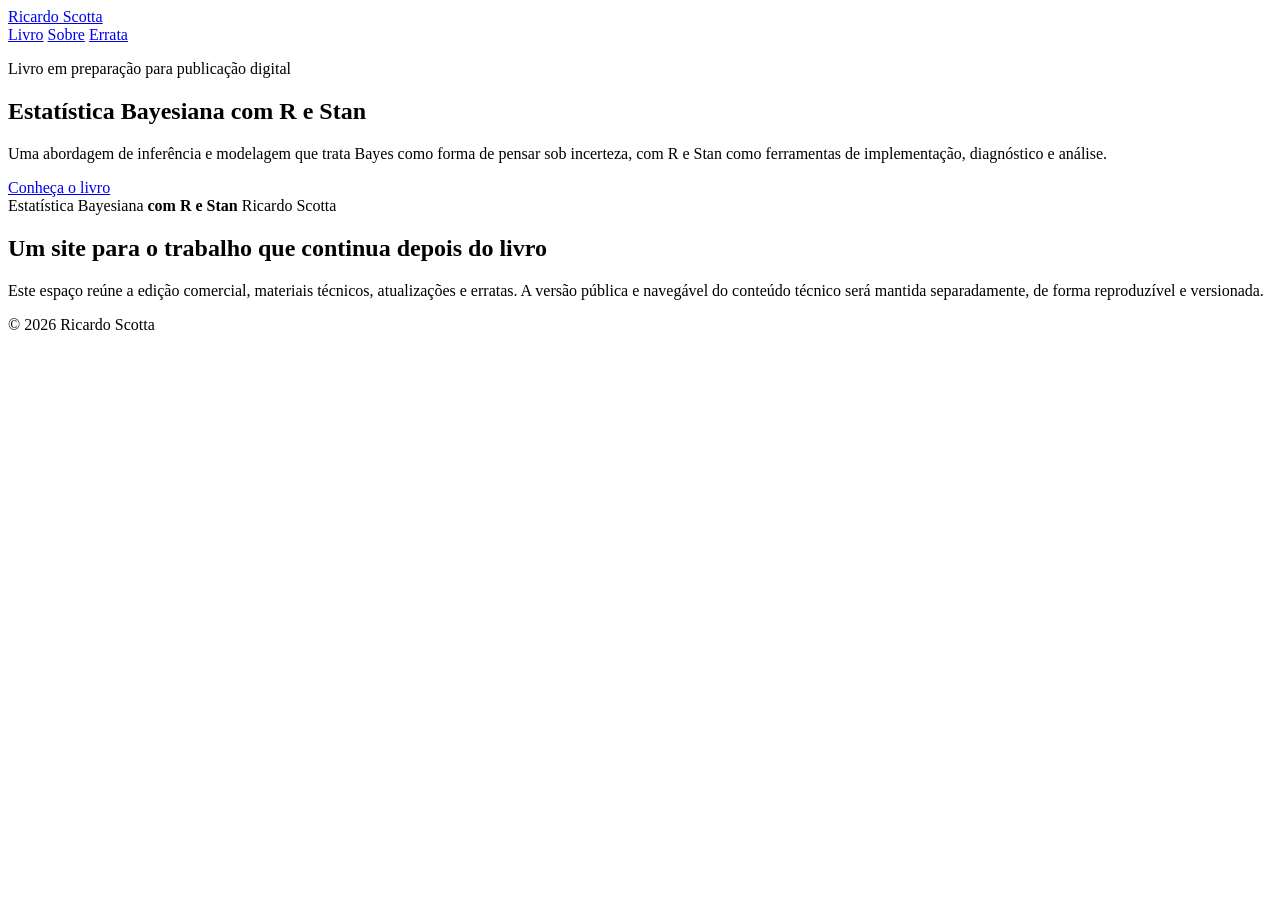
==== index.html @ b6066d4e "E05: cria página inicial do site autoral" ====
<!doctype html>
<html lang="pt-BR">
<head>
  <meta charset="utf-8">
  <meta name="viewport" content="width=device-width, initial-scale=1">
  <meta name="description" content="Site autoral de Ricardo Scotta. Estatística, modelagem, livros e materiais técnicos.">
  <title>Ricardo Scotta</title>
  <link rel="stylesheet" href="/assets/css/site.css">
</head>
<body>
  <header class="site-header">
    <div class="wrap header-inner">
      <a class="brand" href="/">Ricardo Scotta</a>
      <nav aria-label="Navegação principal">
        <a href="/livro/">Livro</a>
        <a href="/sobre/">Sobre</a>
        <a href="/errata/">Errata</a>
      </nav>
    </div>
  </header>

  <main>
    <section class="hero">
      <div class="wrap hero-grid">
        <div>
          <p class="eyebrow">Livro em preparação para publicação digital</p>
          <h1>Estatística Bayesiana com R e Stan</h1>
          <p class="lead">Uma abordagem de inferência e modelagem que trata Bayes como forma de pensar sob incerteza, com R e Stan como ferramentas de implementação, diagnóstico e análise.</p>
          <div class="actions">
            <a class="button" href="/livro/">Conheça o livro</a>
          </div>
        </div>
        <aside class="book-card" aria-label="Informações do livro">
          <span class="book-label">Estatística Bayesiana</span>
          <strong>com R e Stan</strong>
          <span>Ricardo Scotta</span>
        </aside>
      </div>
    </section>

    <section class="section">
      <div class="wrap narrow">
        <h2>Um site para o trabalho que continua depois do livro</h2>
        <p>Este espaço reúne a edição comercial, materiais técnicos, atualizações e erratas. A versão pública e navegável do conteúdo técnico será mantida separadamente, de forma reproduzível e versionada.</p>
      </div>
    </section>
  </main>

  <footer class="site-footer">
    <div class="wrap">
      <span>© 2026 Ricardo Scotta</span>
    </div>
  </footer>
</body>
</html>
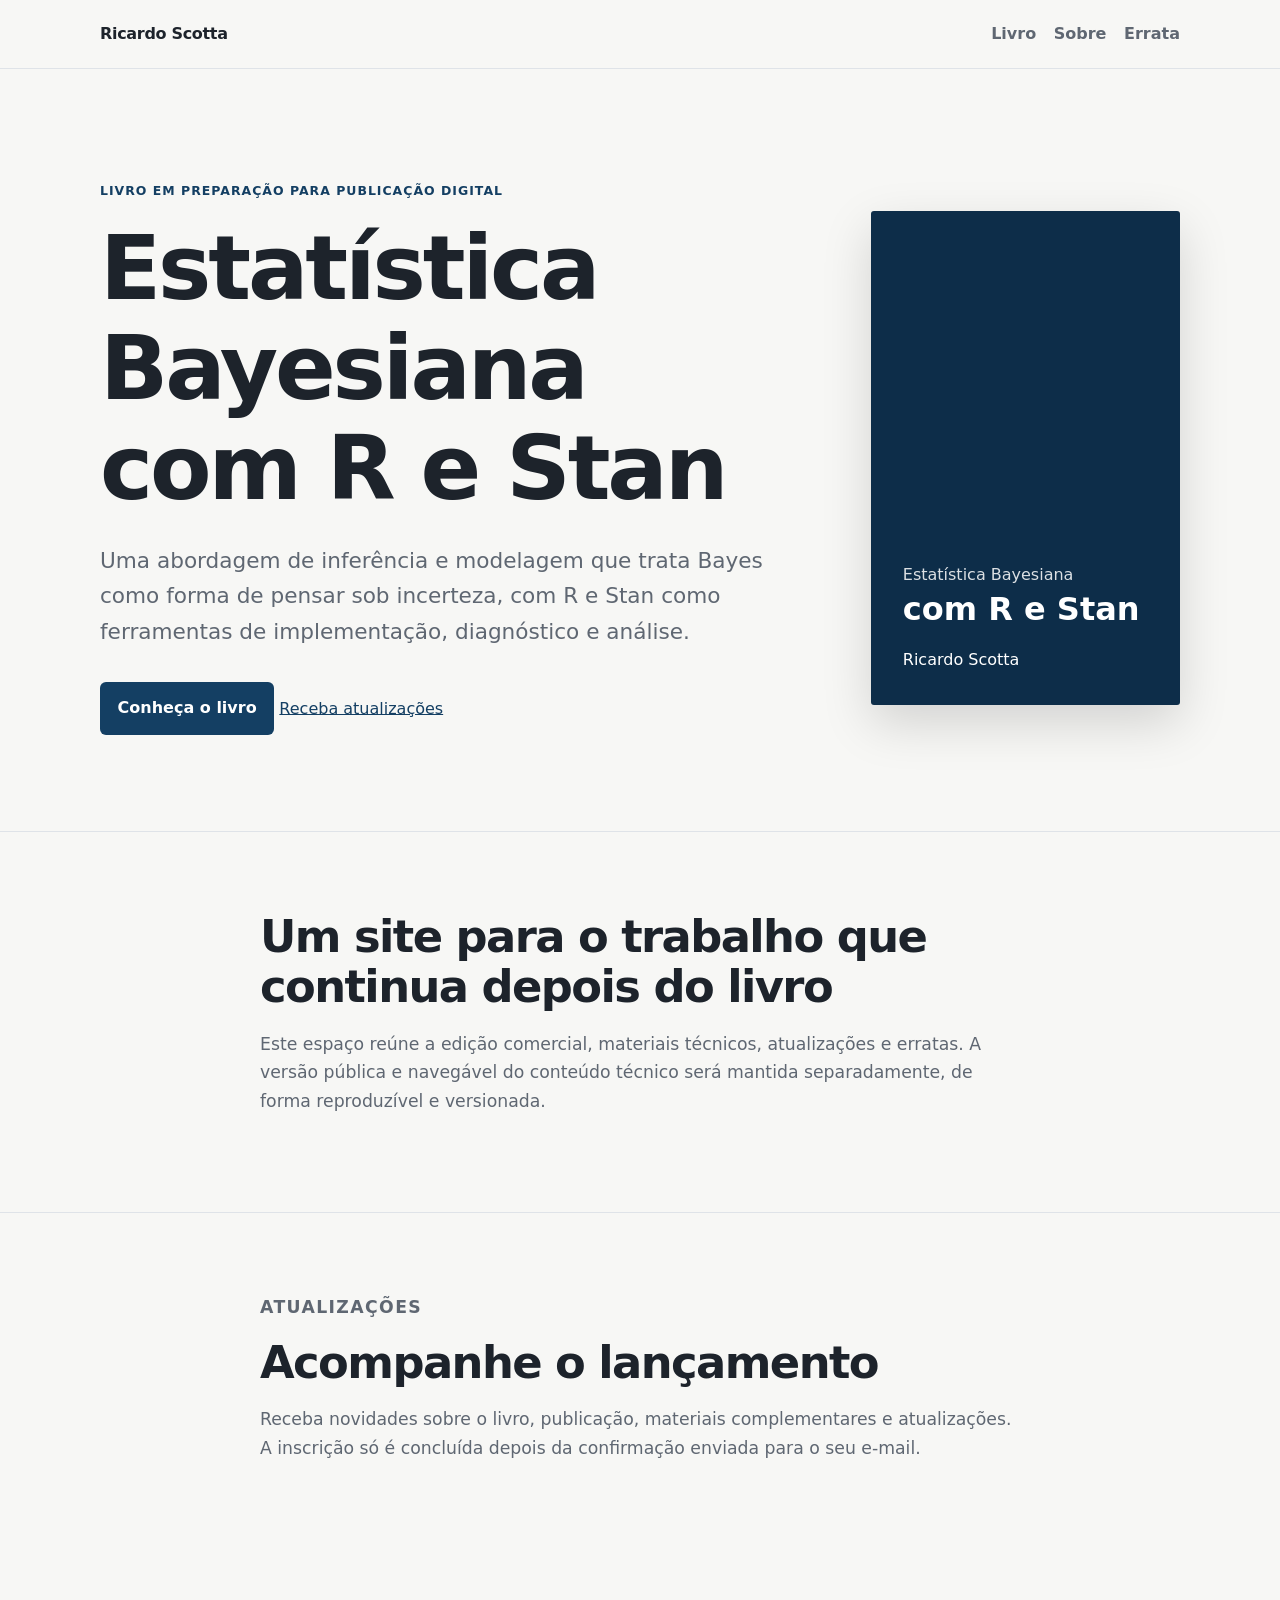
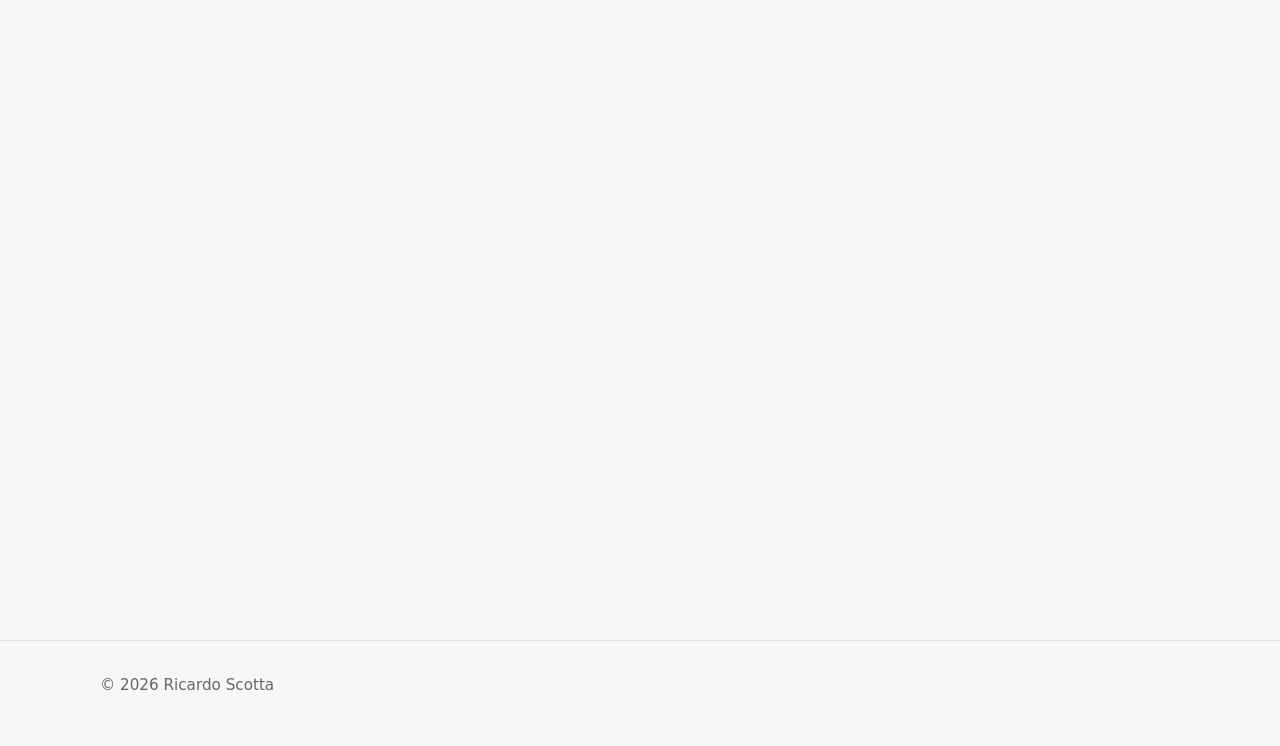
==== commit b7e65cbf: "E05: integrar formulário Brevo na página inicial" ====
--- a/index.html
+++ b/index.html
@@ -28,6 +28,7 @@
           <p class="lead">Uma abordagem de inferência e modelagem que trata Bayes como forma de pensar sob incerteza, com R e Stan como ferramentas de implementação, diagnóstico e análise.</p>
           <div class="actions">
             <a class="button" href="/livro/">Conheça o livro</a>
+            <a class="text-link" href="#atualizacoes">Receba atualizações</a>
           </div>
         </div>
         <aside class="book-card" aria-label="Informações do livro">
@@ -44,6 +45,26 @@
         <p>Este espaço reúne a edição comercial, materiais técnicos, atualizações e erratas. A versão pública e navegável do conteúdo técnico será mantida separadamente, de forma reproduzível e versionada.</p>
       </div>
     </section>
+
+    <section class="section" id="atualizacoes">
+      <div class="wrap narrow">
+        <p class="eyebrow">Atualizações</p>
+        <h2>Acompanhe o lançamento</h2>
+        <p>Receba novidades sobre o livro, publicação, materiais complementares e atualizações. A inscrição só é concluída depois da confirmação enviada para o seu e-mail.</p>
+        <div class="form-shell">
+          <iframe
+            title="Formulário de inscrição — Estatística Bayesiana com R e Stan"
+            width="100%"
+            height="680"
+            src="https://8d1fc7f5.sibforms.com/v2/serve/[base64]"
+            frameborder="0"
+            scrolling="auto"
+            loading="lazy"
+            style="display:block;margin:0 auto;max-width:100%;"
+          ></iframe>
+        </div>
+      </div>
+    </section>
   </main>
 
   <footer class="site-footer">
--- a/assets/css/site.css
+++ b/assets/css/site.css
@@ -0,0 +1,110 @@
+:root {
+  --bg: #f7f7f5;
+  --surface: #ffffff;
+  --text: #1d232b;
+  --muted: #5f6772;
+  --line: #dfe3e8;
+  --accent: #143f63;
+  --accent-dark: #0d2d49;
+  --max: 1080px;
+}
+
+* { box-sizing: border-box; }
+html { scroll-behavior: smooth; }
+body {
+  margin: 0;
+  background: var(--bg);
+  color: var(--text);
+  font-family: Inter, ui-sans-serif, system-ui, -apple-system, BlinkMacSystemFont, "Segoe UI", sans-serif;
+  line-height: 1.65;
+}
+
+a { color: var(--accent); }
+.wrap { width: min(calc(100% - 2rem), var(--max)); margin: 0 auto; }
+.narrow { max-width: 760px; }
+
+.site-header {
+  position: sticky;
+  top: 0;
+  z-index: 10;
+  background: rgba(247,247,245,.96);
+  border-bottom: 1px solid var(--line);
+}
+.header-inner {
+  min-height: 68px;
+  display: flex;
+  align-items: center;
+  justify-content: space-between;
+  gap: 1.5rem;
+}
+.brand { color: var(--text); text-decoration: none; font-weight: 750; letter-spacing: -.02em; }
+nav { display: flex; gap: 1.1rem; flex-wrap: wrap; }
+nav a { color: var(--muted); text-decoration: none; font-weight: 600; }
+nav a:hover, nav a:focus { color: var(--accent); }
+
+.hero { padding: 7rem 0 6rem; }
+.hero-grid {
+  display: grid;
+  grid-template-columns: minmax(0, 1.6fr) minmax(250px, .7fr);
+  gap: 4rem;
+  align-items: center;
+}
+.eyebrow {
+  margin: 0 0 1rem;
+  color: var(--accent);
+  font-weight: 750;
+  text-transform: uppercase;
+  letter-spacing: .08em;
+  font-size: .78rem;
+}
+h1, h2 { line-height: 1.12; letter-spacing: -.035em; }
+h1 { font-size: clamp(2.7rem, 7vw, 5.7rem); margin: 0 0 1.5rem; max-width: 850px; }
+h2 { font-size: clamp(1.8rem, 4vw, 2.8rem); margin: 0 0 1rem; }
+.lead { font-size: clamp(1.12rem, 2vw, 1.35rem); color: var(--muted); max-width: 760px; }
+.actions { margin-top: 2rem; }
+.button {
+  display: inline-block;
+  padding: .85rem 1.1rem;
+  background: var(--accent);
+  color: #fff;
+  text-decoration: none;
+  border-radius: 6px;
+  font-weight: 700;
+}
+.button:hover, .button:focus { background: var(--accent-dark); }
+
+.book-card {
+  aspect-ratio: 5 / 8;
+  background: var(--accent-dark);
+  color: #fff;
+  border-radius: 3px;
+  padding: 2rem;
+  display: flex;
+  flex-direction: column;
+  justify-content: flex-end;
+  box-shadow: 0 18px 50px rgba(0,0,0,.15);
+}
+.book-card strong { font-size: 2rem; line-height: 1.05; margin: .25rem 0 1.3rem; }
+.book-label { font-size: 1rem; opacity: .85; }
+
+.section { padding: 5rem 0; border-top: 1px solid var(--line); }
+.section p { font-size: 1.08rem; color: var(--muted); }
+.page { padding: 5rem 0 6rem; }
+.page h1 { font-size: clamp(2.5rem, 6vw, 4.7rem); }
+.meta { color: var(--muted); }
+.status-box {
+  margin: 2rem 0;
+  padding: 1.25rem 1.4rem;
+  background: var(--surface);
+  border: 1px solid var(--line);
+  border-left: 4px solid var(--accent);
+}
+
+.site-footer { border-top: 1px solid var(--line); padding: 2rem 0 3rem; color: var(--muted); font-size: .95rem; }
+
+@media (max-width: 760px) {
+  .header-inner { align-items: flex-start; padding: .9rem 0; flex-direction: column; gap: .5rem; }
+  .hero { padding: 4rem 0; }
+  .hero-grid { grid-template-columns: 1fr; gap: 2.5rem; }
+  .book-card { max-width: 320px; }
+}
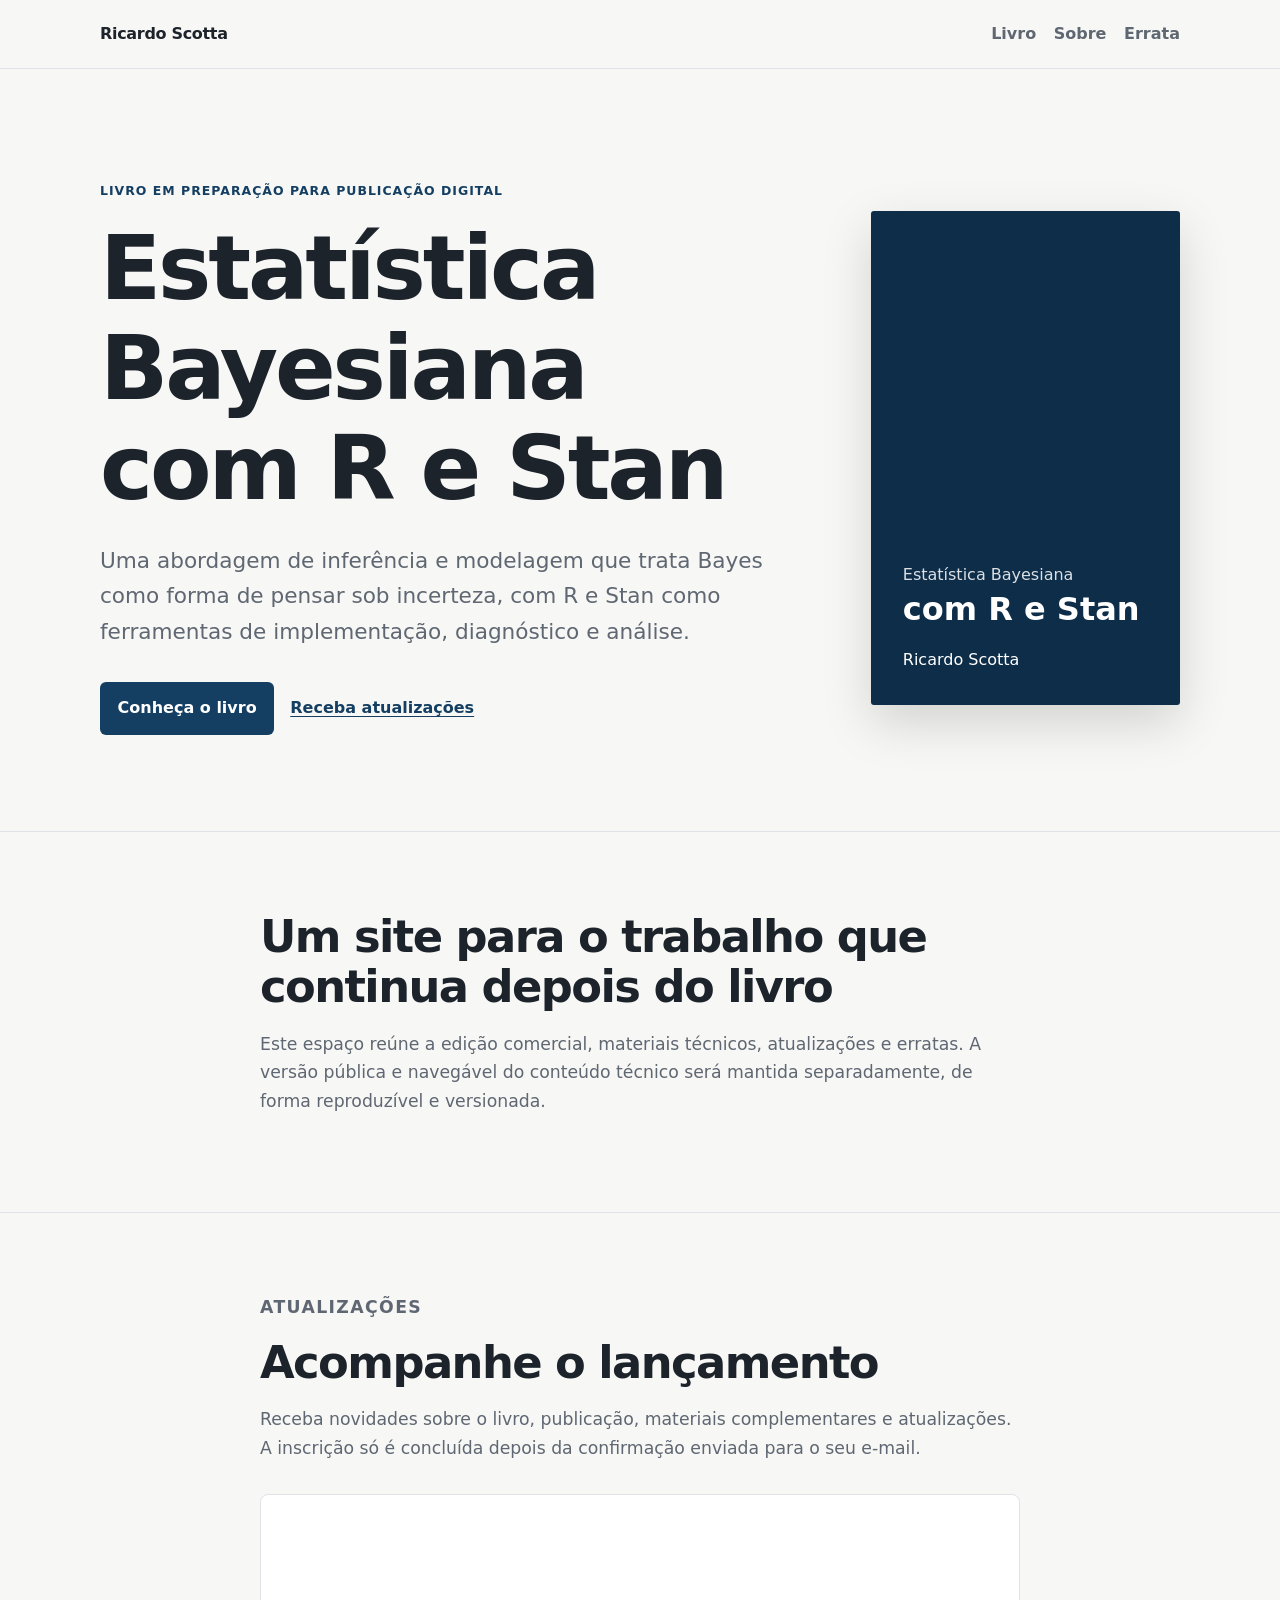
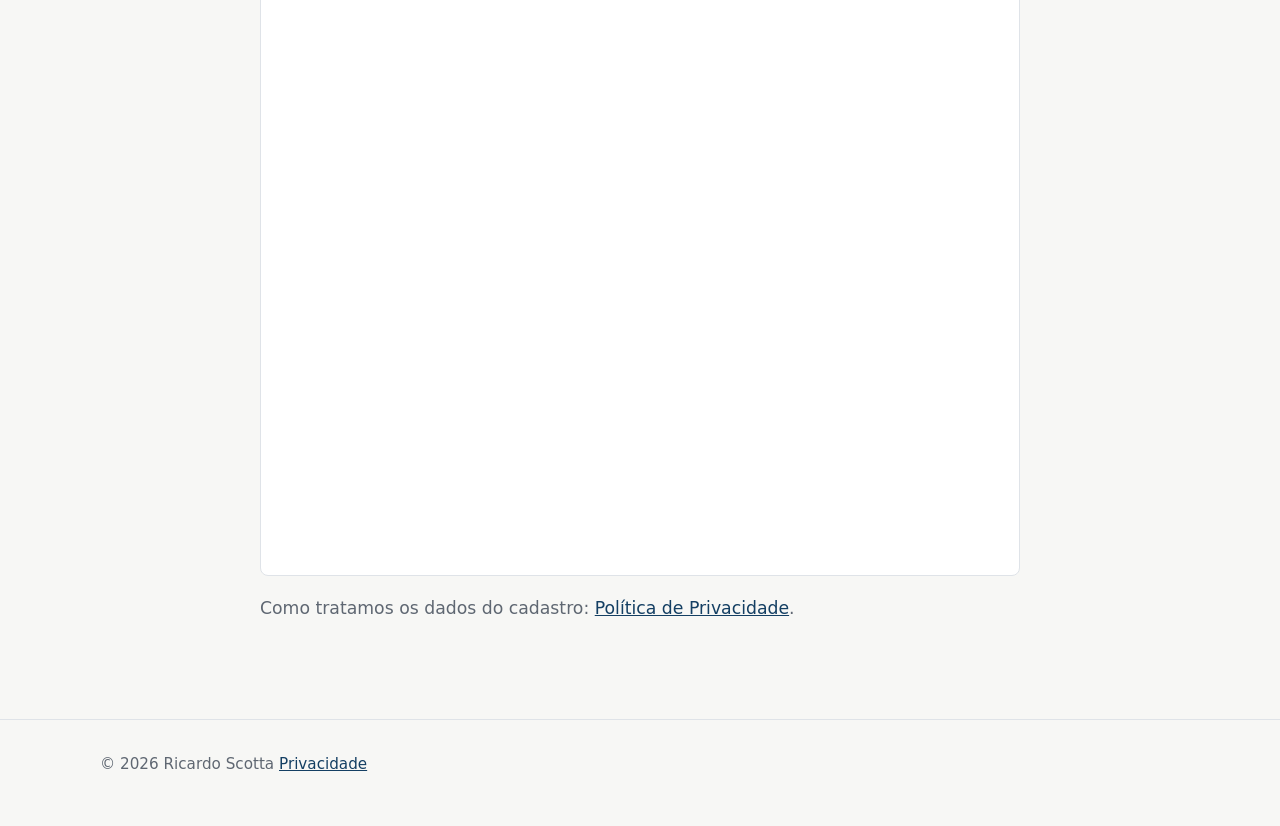
==== commit 976a6e7d: "E05: vincular política de privacidade ao formulário" ====
--- a/index.html
+++ b/index.html
@@ -63,13 +63,15 @@
             style="display:block;margin:0 auto;max-width:100%;"
           ></iframe>
         </div>
+        <p class="privacy-note">Como tratamos os dados do cadastro: <a href="/privacidade/">Política de Privacidade</a>.</p>
       </div>
     </section>
   </main>
 
   <footer class="site-footer">
-    <div class="wrap">
+    <div class="wrap footer-inner">
       <span>© 2026 Ricardo Scotta</span>
+      <a href="/privacidade/">Privacidade</a>
     </div>
   </footer>
 </body>
--- a/assets/css/site.css
+++ b/assets/css/site.css
@@ -61,7 +61,7 @@
 h1 { font-size: clamp(2.7rem, 7vw, 5.7rem); margin: 0 0 1.5rem; max-width: 850px; }
 h2 { font-size: clamp(1.8rem, 4vw, 2.8rem); margin: 0 0 1rem; }
 .lead { font-size: clamp(1.12rem, 2vw, 1.35rem); color: var(--muted); max-width: 760px; }
-.actions { margin-top: 2rem; }
+.actions { margin-top: 2rem; display: flex; gap: 1rem; align-items: center; flex-wrap: wrap; }
 .button {
   display: inline-block;
   padding: .85rem 1.1rem;
@@ -72,6 +72,7 @@
   font-weight: 700;
 }
 .button:hover, .button:focus { background: var(--accent-dark); }
+.text-link { font-weight: 700; text-decoration-thickness: 1px; text-underline-offset: .2em; }
 
 .book-card {
   aspect-ratio: 5 / 8;
@@ -99,6 +100,14 @@
   border: 1px solid var(--line);
   border-left: 4px solid var(--accent);
 }
+.form-shell {
+  margin-top: 2rem;
+  background: var(--surface);
+  border: 1px solid var(--line);
+  border-radius: 8px;
+  overflow: hidden;
+}
+.form-shell iframe { width: 100%; border: 0; }
 
 .site-footer { border-top: 1px solid var(--line); padding: 2rem 0 3rem; color: var(--muted); font-size: .95rem; }
 
@@ -107,4 +116,5 @@
   .hero { padding: 4rem 0; }
   .hero-grid { grid-template-columns: 1fr; gap: 2.5rem; }
   .book-card { max-width: 320px; }
+  .form-shell { margin-left: -0.5rem; margin-right: -0.5rem; }
 }
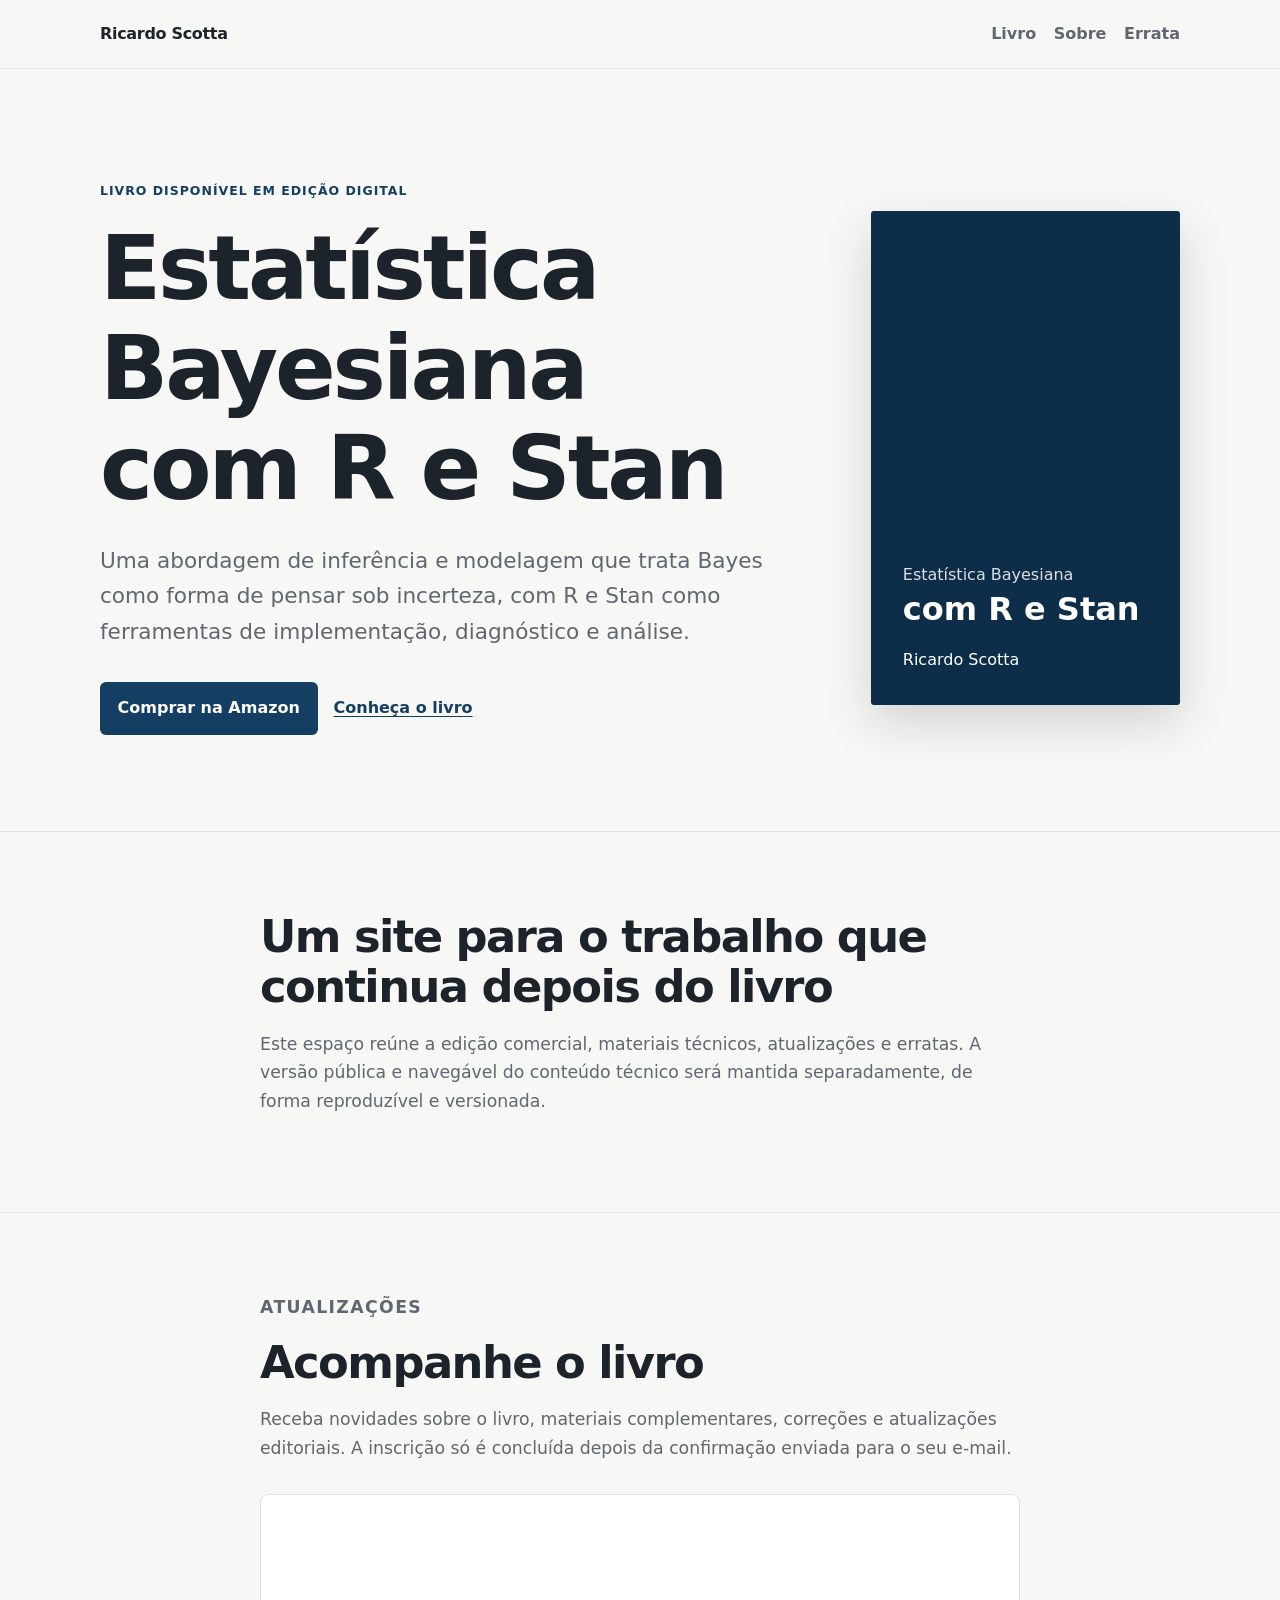
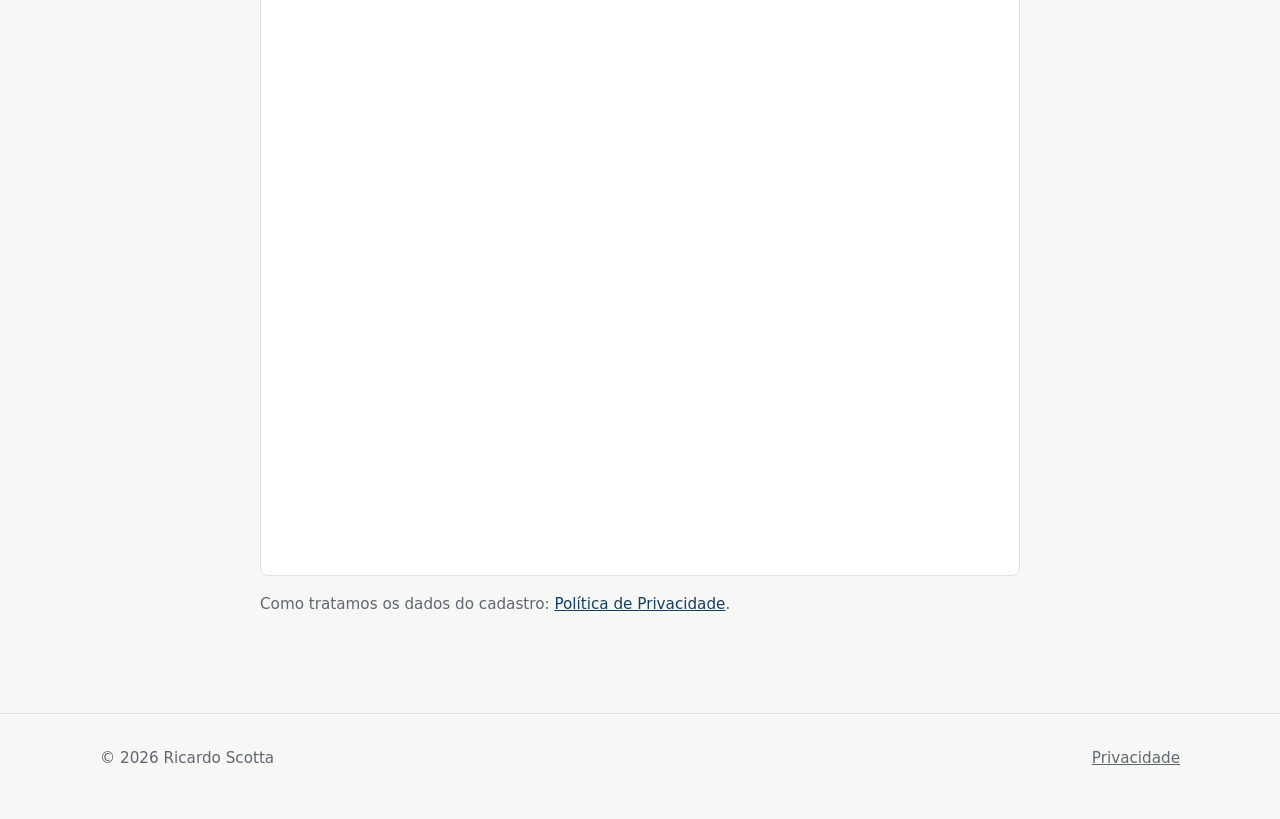
==== commit e87f8eb3: "E10: atualizar homepage para livro publicado" ====
--- a/index.html
+++ b/index.html
@@ -23,12 +23,12 @@
     <section class="hero">
       <div class="wrap hero-grid">
         <div>
-          <p class="eyebrow">Livro em preparação para publicação digital</p>
+          <p class="eyebrow">Livro disponível em edição digital</p>
           <h1>Estatística Bayesiana com R e Stan</h1>
           <p class="lead">Uma abordagem de inferência e modelagem que trata Bayes como forma de pensar sob incerteza, com R e Stan como ferramentas de implementação, diagnóstico e análise.</p>
           <div class="actions">
-            <a class="button" href="/livro/">Conheça o livro</a>
-            <a class="text-link" href="#atualizacoes">Receba atualizações</a>
+            <a class="button" href="https://www.amazon.com.br/dp/B0HJFDFP6W">Comprar na Amazon</a>
+            <a class="text-link" href="/livro/">Conheça o livro</a>
           </div>
         </div>
         <aside class="book-card" aria-label="Informações do livro">
@@ -49,8 +49,8 @@
     <section class="section" id="atualizacoes">
       <div class="wrap narrow">
         <p class="eyebrow">Atualizações</p>
-        <h2>Acompanhe o lançamento</h2>
-        <p>Receba novidades sobre o livro, publicação, materiais complementares e atualizações. A inscrição só é concluída depois da confirmação enviada para o seu e-mail.</p>
+        <h2>Acompanhe o livro</h2>
+        <p>Receba novidades sobre o livro, materiais complementares, correções e atualizações editoriais. A inscrição só é concluída depois da confirmação enviada para o seu e-mail.</p>
         <div class="form-shell">
           <iframe
             title="Formulário de inscrição — Estatística Bayesiana com R e Stan"
--- a/assets/css/site.css
+++ b/assets/css/site.css
@@ -108,8 +108,15 @@
   overflow: hidden;
 }
 .form-shell iframe { width: 100%; border: 0; }
+.privacy-note { margin-top: 1rem; font-size: .95rem !important; }
+
+.legal-copy h2 { margin-top: 2.6rem; font-size: clamp(1.45rem, 3vw, 2rem); }
+.legal-copy p { color: var(--text); }
 
 .site-footer { border-top: 1px solid var(--line); padding: 2rem 0 3rem; color: var(--muted); font-size: .95rem; }
+.footer-inner { display: flex; align-items: center; justify-content: space-between; gap: 1rem; flex-wrap: wrap; }
+.site-footer a { color: var(--muted); }
+.site-footer a:hover, .site-footer a:focus { color: var(--accent); }
 
 @media (max-width: 760px) {
   .header-inner { align-items: flex-start; padding: .9rem 0; flex-direction: column; gap: .5rem; }
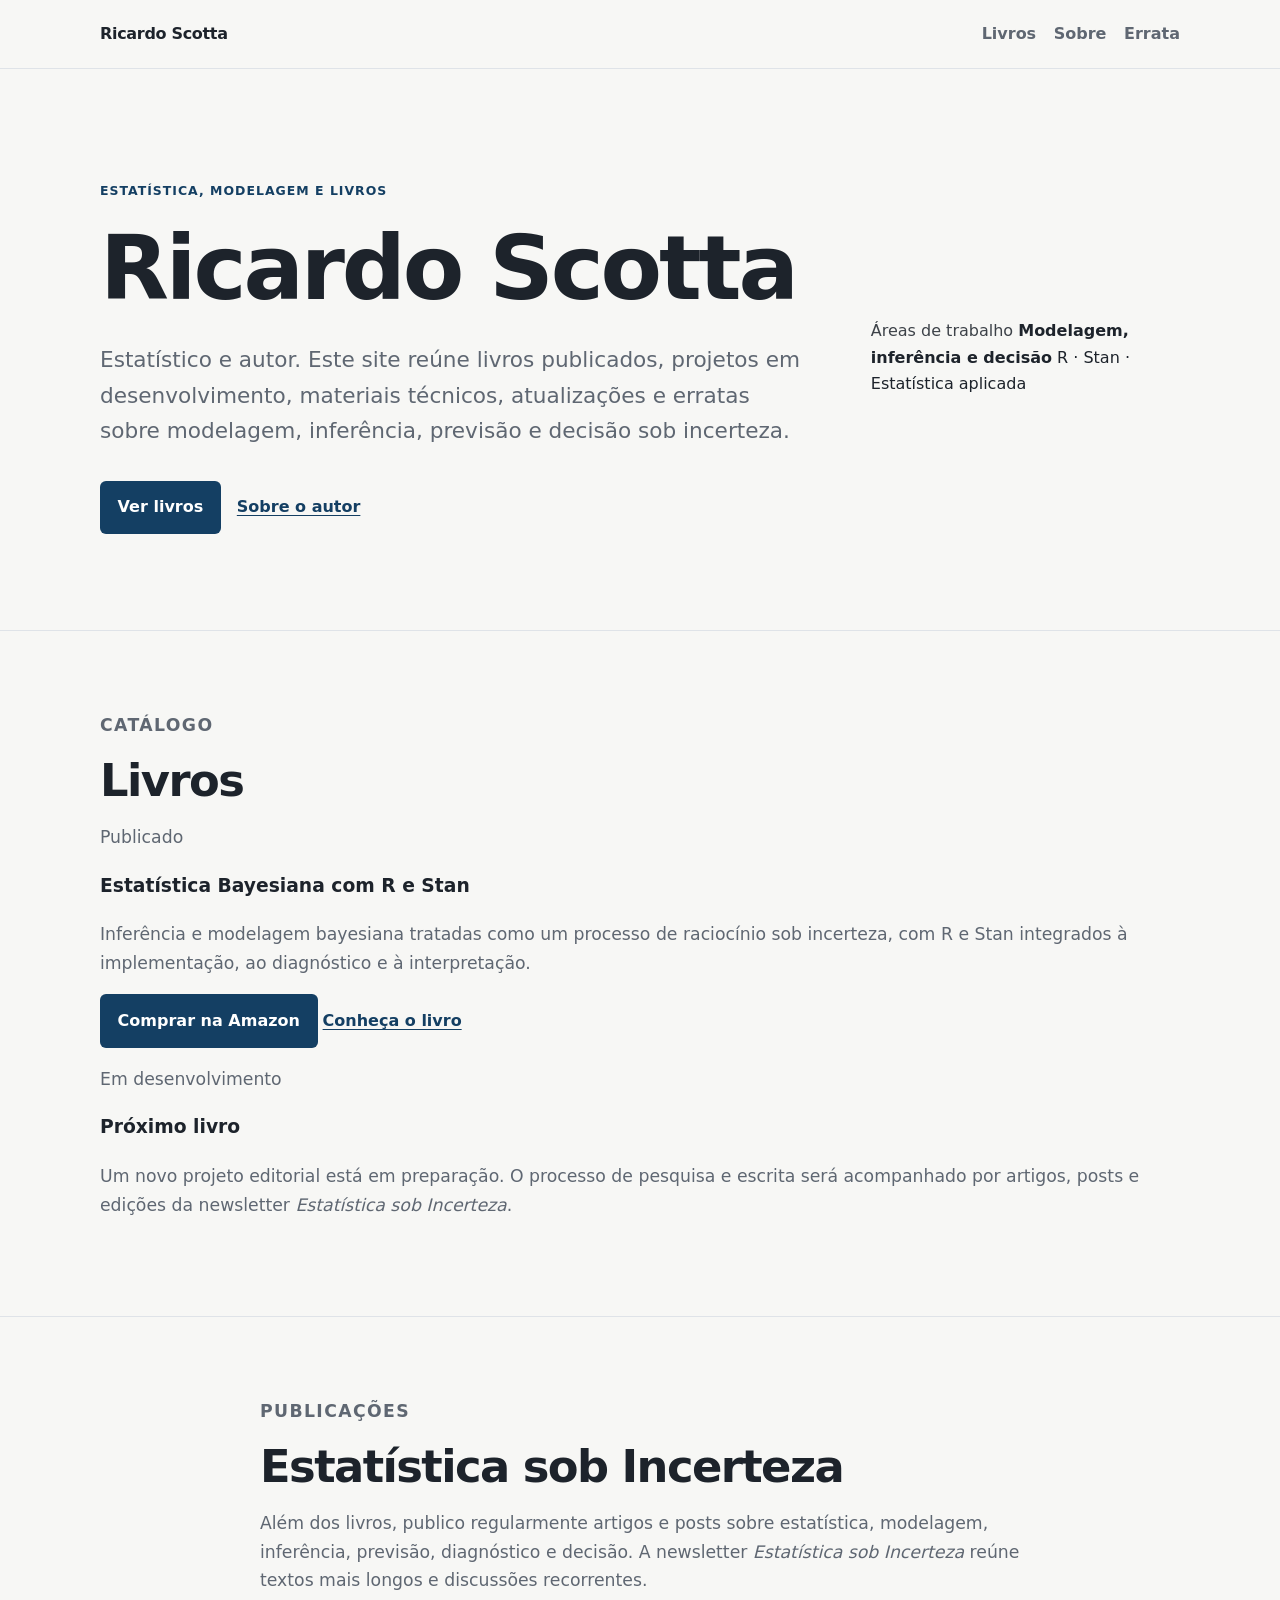
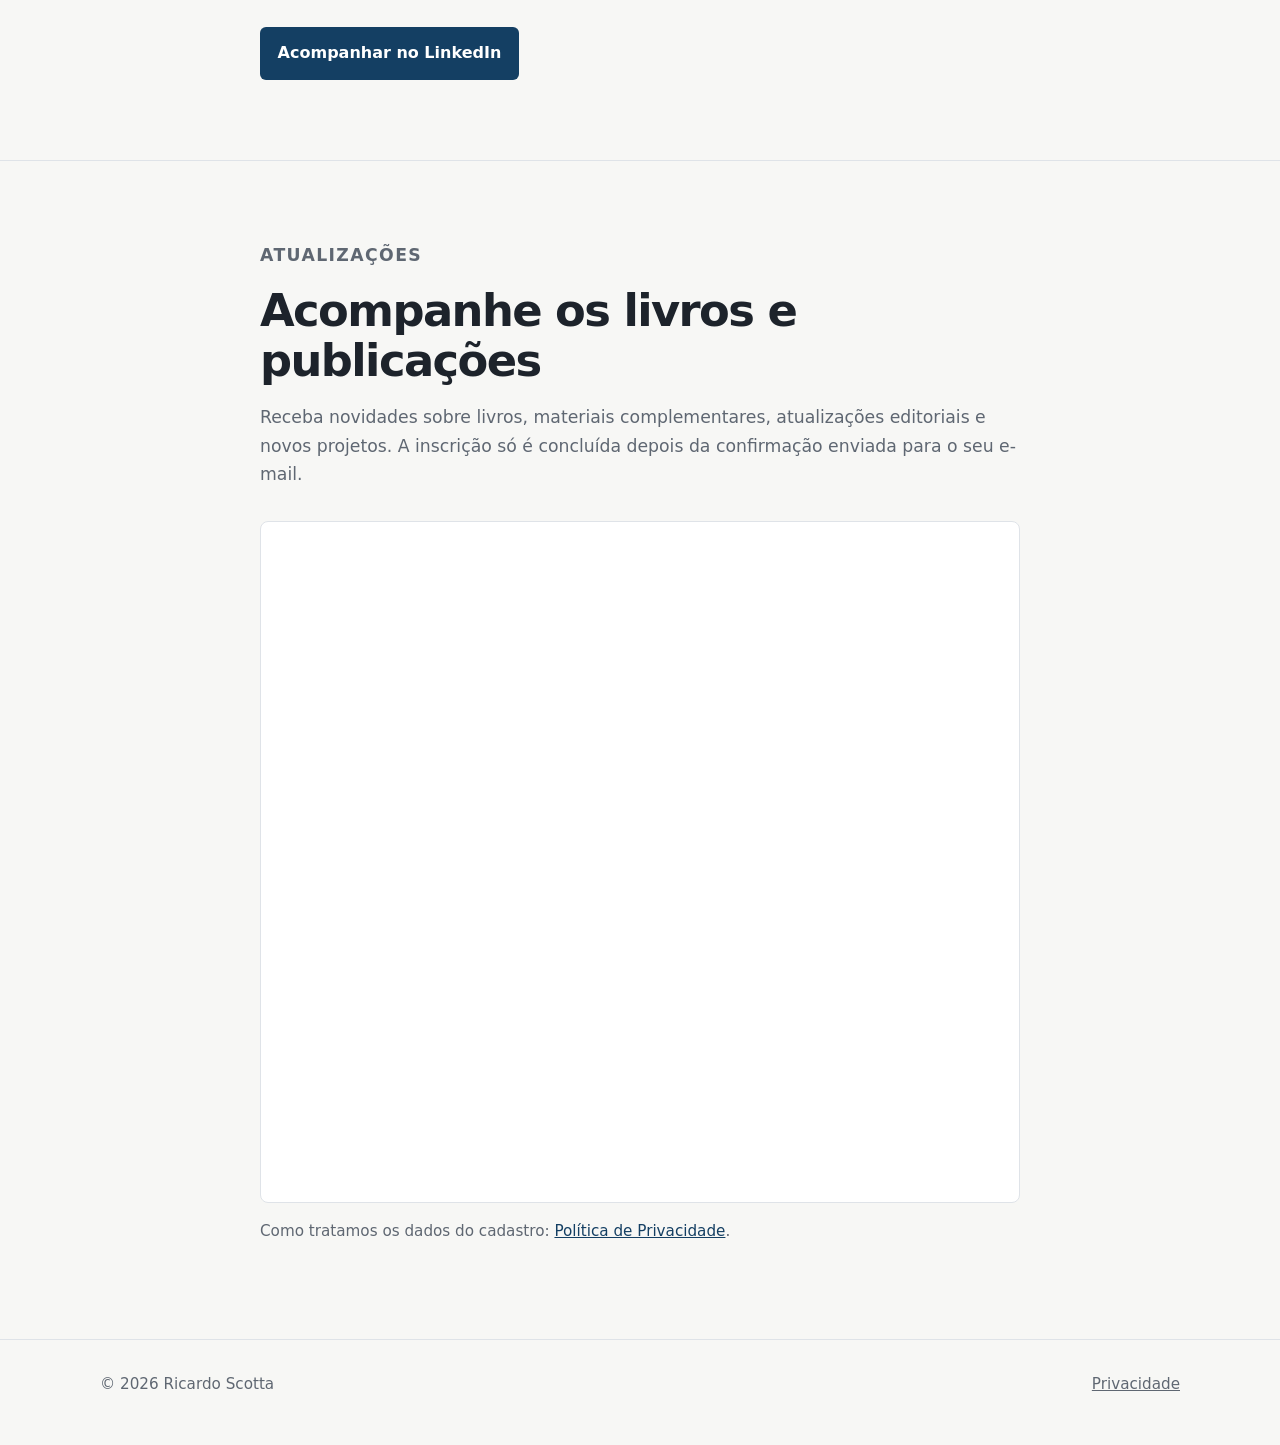
==== commit 2ee3fb5b: "E11: evolui site para portfólio autoral" ====
--- a/index.html
+++ b/index.html
@@ -3,8 +3,8 @@
 <head>
   <meta charset="utf-8">
   <meta name="viewport" content="width=device-width, initial-scale=1">
-  <meta name="description" content="Site autoral de Ricardo Scotta. Estatística, modelagem, livros e materiais técnicos.">
-  <title>Ricardo Scotta</title>
+  <meta name="description" content="Site autoral de Ricardo Scotta. Livros, estatística, modelagem, inferência, previsão e materiais técnicos.">
+  <title>Ricardo Scotta — Livros, estatística e modelagem</title>
   <link rel="stylesheet" href="/assets/css/site.css">
 </head>
 <body>
@@ -12,7 +12,7 @@
     <div class="wrap header-inner">
       <a class="brand" href="/">Ricardo Scotta</a>
       <nav aria-label="Navegação principal">
-        <a href="/livro/">Livro</a>
+        <a href="/livros/">Livros</a>
         <a href="/sobre/">Sobre</a>
         <a href="/errata/">Errata</a>
       </nav>
@@ -23,37 +23,65 @@
     <section class="hero">
       <div class="wrap hero-grid">
         <div>
-          <p class="eyebrow">Livro disponível em edição digital</p>
-          <h1>Estatística Bayesiana com R e Stan</h1>
-          <p class="lead">Uma abordagem de inferência e modelagem que trata Bayes como forma de pensar sob incerteza, com R e Stan como ferramentas de implementação, diagnóstico e análise.</p>
+          <p class="eyebrow">Estatística, modelagem e livros</p>
+          <h1>Ricardo Scotta</h1>
+          <p class="lead">Estatístico e autor. Este site reúne livros publicados, projetos em desenvolvimento, materiais técnicos, atualizações e erratas sobre modelagem, inferência, previsão e decisão sob incerteza.</p>
           <div class="actions">
-            <a class="button" href="https://www.amazon.com.br/dp/B0HJFDFP6W">Comprar na Amazon</a>
-            <a class="text-link" href="/livro/">Conheça o livro</a>
+            <a class="button" href="/livros/">Ver livros</a>
+            <a class="text-link" href="/sobre/">Sobre o autor</a>
           </div>
         </div>
-        <aside class="book-card" aria-label="Informações do livro">
-          <span class="book-label">Estatística Bayesiana</span>
-          <strong>com R e Stan</strong>
-          <span>Ricardo Scotta</span>
+        <aside class="author-card" aria-label="Áreas de trabalho">
+          <span class="book-label">Áreas de trabalho</span>
+          <strong>Modelagem, inferência e decisão</strong>
+          <span>R · Stan · Estatística aplicada</span>
         </aside>
       </div>
     </section>
 
     <section class="section">
+      <div class="wrap">
+        <p class="eyebrow">Catálogo</p>
+        <h2>Livros</h2>
+        <div class="portfolio-grid">
+          <article class="portfolio-card">
+            <p class="card-kicker">Publicado</p>
+            <h3>Estatística Bayesiana com R e Stan</h3>
+            <p>Inferência e modelagem bayesiana tratadas como um processo de raciocínio sob incerteza, com R e Stan integrados à implementação, ao diagnóstico e à interpretação.</p>
+            <div class="card-actions">
+              <a class="button" href="https://www.amazon.com.br/dp/B0HJFDFP6W">Comprar na Amazon</a>
+              <a class="text-link" href="/livro/">Conheça o livro</a>
+            </div>
+          </article>
+
+          <article class="portfolio-card muted-card">
+            <p class="card-kicker">Em desenvolvimento</p>
+            <h3>Próximo livro</h3>
+            <p>Um novo projeto editorial está em preparação. O processo de pesquisa e escrita será acompanhado por artigos, posts e edições da newsletter <em>Estatística sob Incerteza</em>.</p>
+          </article>
+        </div>
+      </div>
+    </section>
+
+    <section class="section">
       <div class="wrap narrow">
-        <h2>Um site para o trabalho que continua depois do livro</h2>
-        <p>Este espaço reúne a edição comercial, materiais técnicos, atualizações e erratas. A versão pública e navegável do conteúdo técnico será mantida separadamente, de forma reproduzível e versionada.</p>
+        <p class="eyebrow">Publicações</p>
+        <h2>Estatística sob Incerteza</h2>
+        <p>Além dos livros, publico regularmente artigos e posts sobre estatística, modelagem, inferência, previsão, diagnóstico e decisão. A newsletter <em>Estatística sob Incerteza</em> reúne textos mais longos e discussões recorrentes.</p>
+        <div class="actions">
+          <a class="button secondary-button" href="https://www.linkedin.com/in/ricardo-scotta/">Acompanhar no LinkedIn</a>
+        </div>
       </div>
     </section>
 
     <section class="section" id="atualizacoes">
       <div class="wrap narrow">
         <p class="eyebrow">Atualizações</p>
-        <h2>Acompanhe o livro</h2>
-        <p>Receba novidades sobre o livro, materiais complementares, correções e atualizações editoriais. A inscrição só é concluída depois da confirmação enviada para o seu e-mail.</p>
+        <h2>Acompanhe os livros e publicações</h2>
+        <p>Receba novidades sobre livros, materiais complementares, atualizações editoriais e novos projetos. A inscrição só é concluída depois da confirmação enviada para o seu e-mail.</p>
         <div class="form-shell">
           <iframe
-            title="Formulário de inscrição — Estatística Bayesiana com R e Stan"
+            title="Formulário de inscrição — atualizações editoriais de Ricardo Scotta"
             width="100%"
             height="680"
             src="https://8d1fc7f5.sibforms.com/v2/serve/[base64]"
